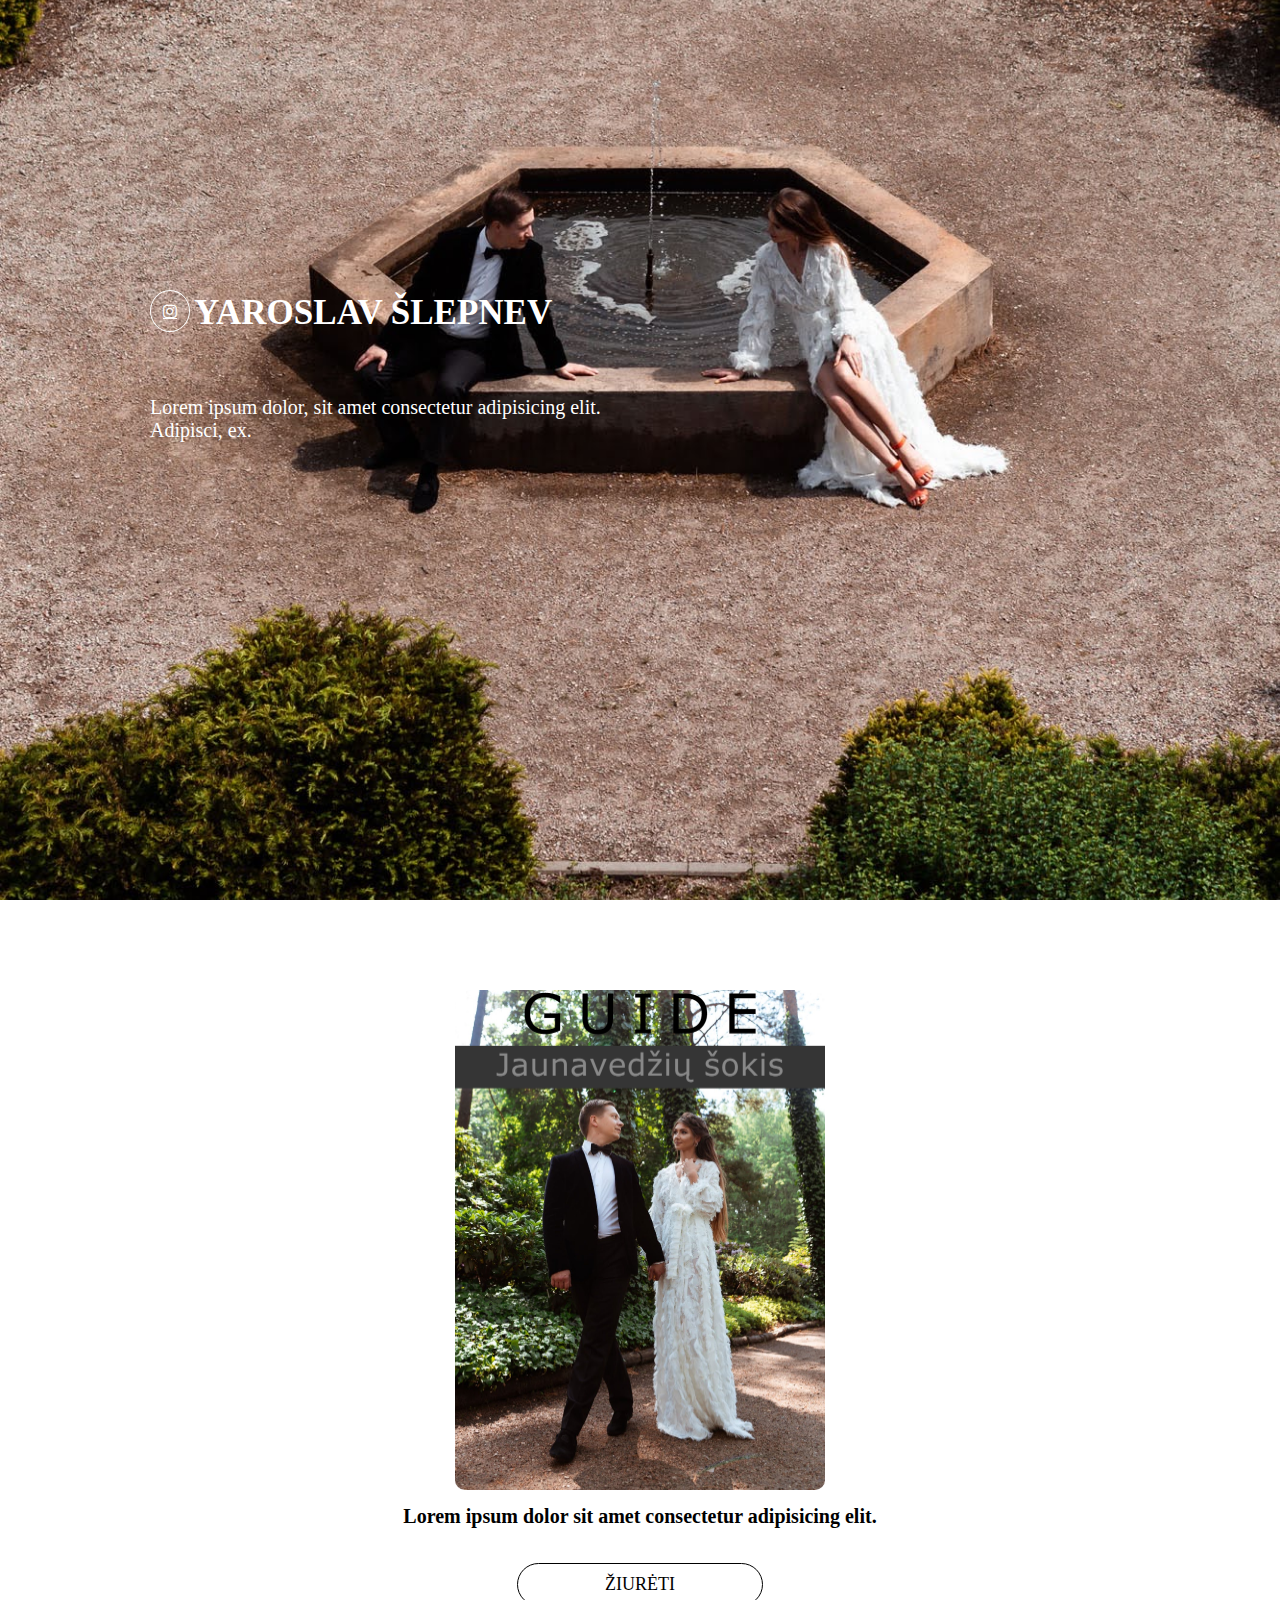
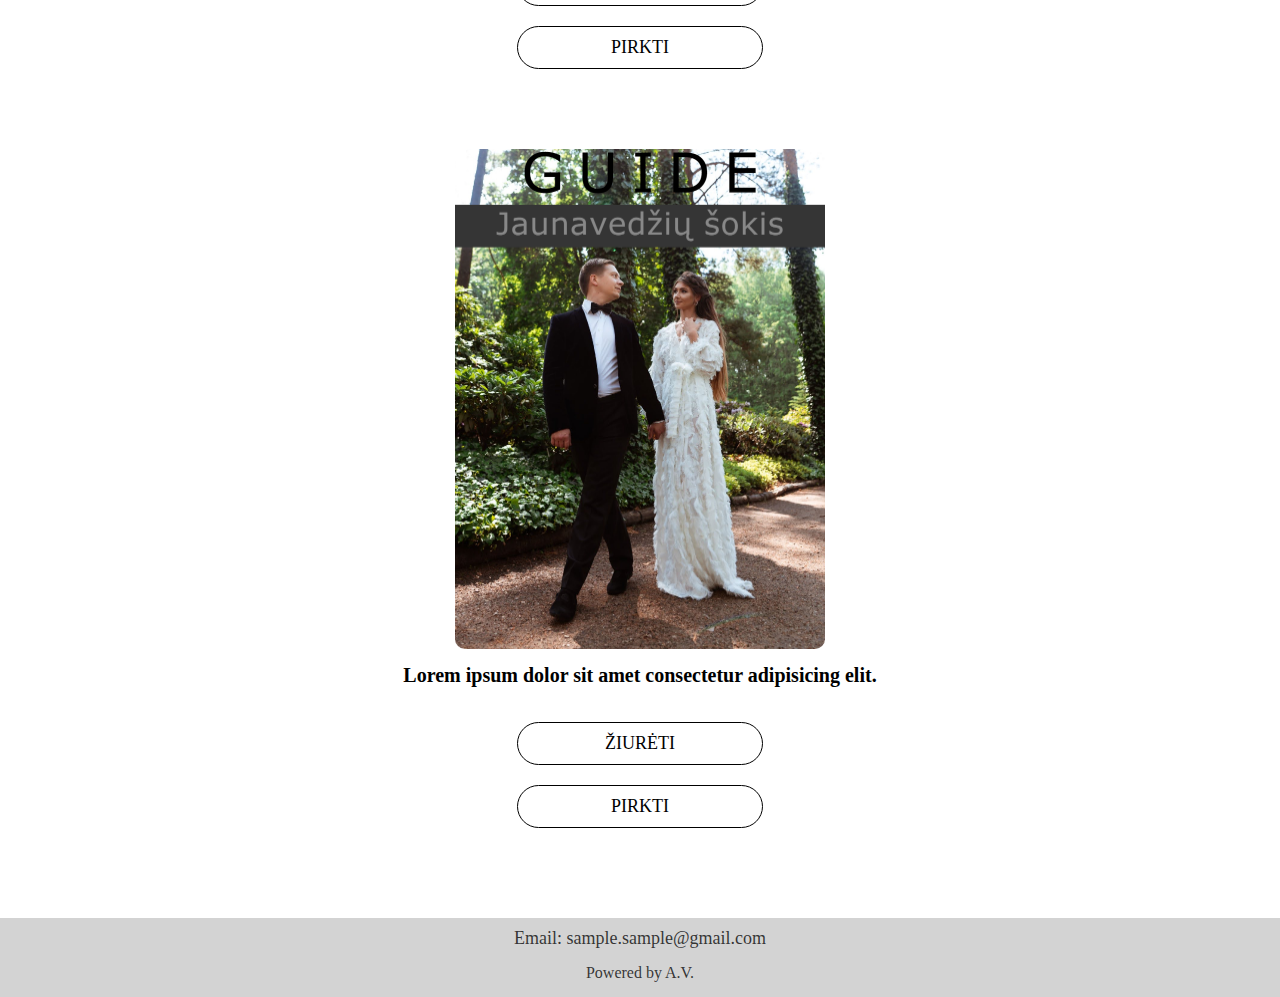
==== pages/guide.html @ 7786322a "guide page" ====
<!DOCTYPE html>
<html lang="lt">

<head>
    <meta charset="UTF-8">
    <meta http-equiv="X-UA-Compatible" content="IE=edge">
    <meta name="viewport" content="width=device-width, initial-scale=1.0">
    <link rel="stylesheet" href="/css/main.css">
    <title>Pamokos</title>
</head>

<body>
    <section class="hero__guide">
        <div class="guide__container">
            <a target="_blank" href="#" class="social fa fa-instagram" aria-hidden="true"></a>
            <h1>
                YAROSLAV ŠLEPNEV
            </h1>
            <h3>
                Lorem ipsum dolor, sit amet consectetur adipisicing elit.<br> Adipisci, ex.
            </h3>
        </div>
    </section>

    <section class="guide__data">
        <!-- First guide -->
        <div class="guide__data__container">
            <div class="guide__data__element">
                <img src="../img/guide/sample1.jpg" alt="">
                <h3>Lorem ipsum dolor sit amet consectetur adipisicing elit.</h3>
                <a href="#">Žiurėti</a>
                <a href="#">Pirkti</a>
            </div>
        </div>
        <!-- Second guide -->
        <div class="guide__data__container">
            <div class="guide__data__element">
                <img src="../img/guide/sample1.jpg" alt="">
                <h3>Lorem ipsum dolor sit amet consectetur adipisicing elit.</h3>
                <a href="#">Žiurėti</a>
                <a href="#">Pirkti</a>
            </div>
        </div>
    </section>

    <footer>
        <div>
            <a href="mailto:">Email: sample.sample@gmail.com</a>
            <p>Powered by A.V.</p>
        </div>
    </footer>

</body>

</html>
---- css/main.css ----
@import './components/font-awesome.min.css';
@import './components/reset.css';
@import './components/hero.css';
@import './components/jaunav.css';
@import './components/guide.css';
@import './components/footer.css';
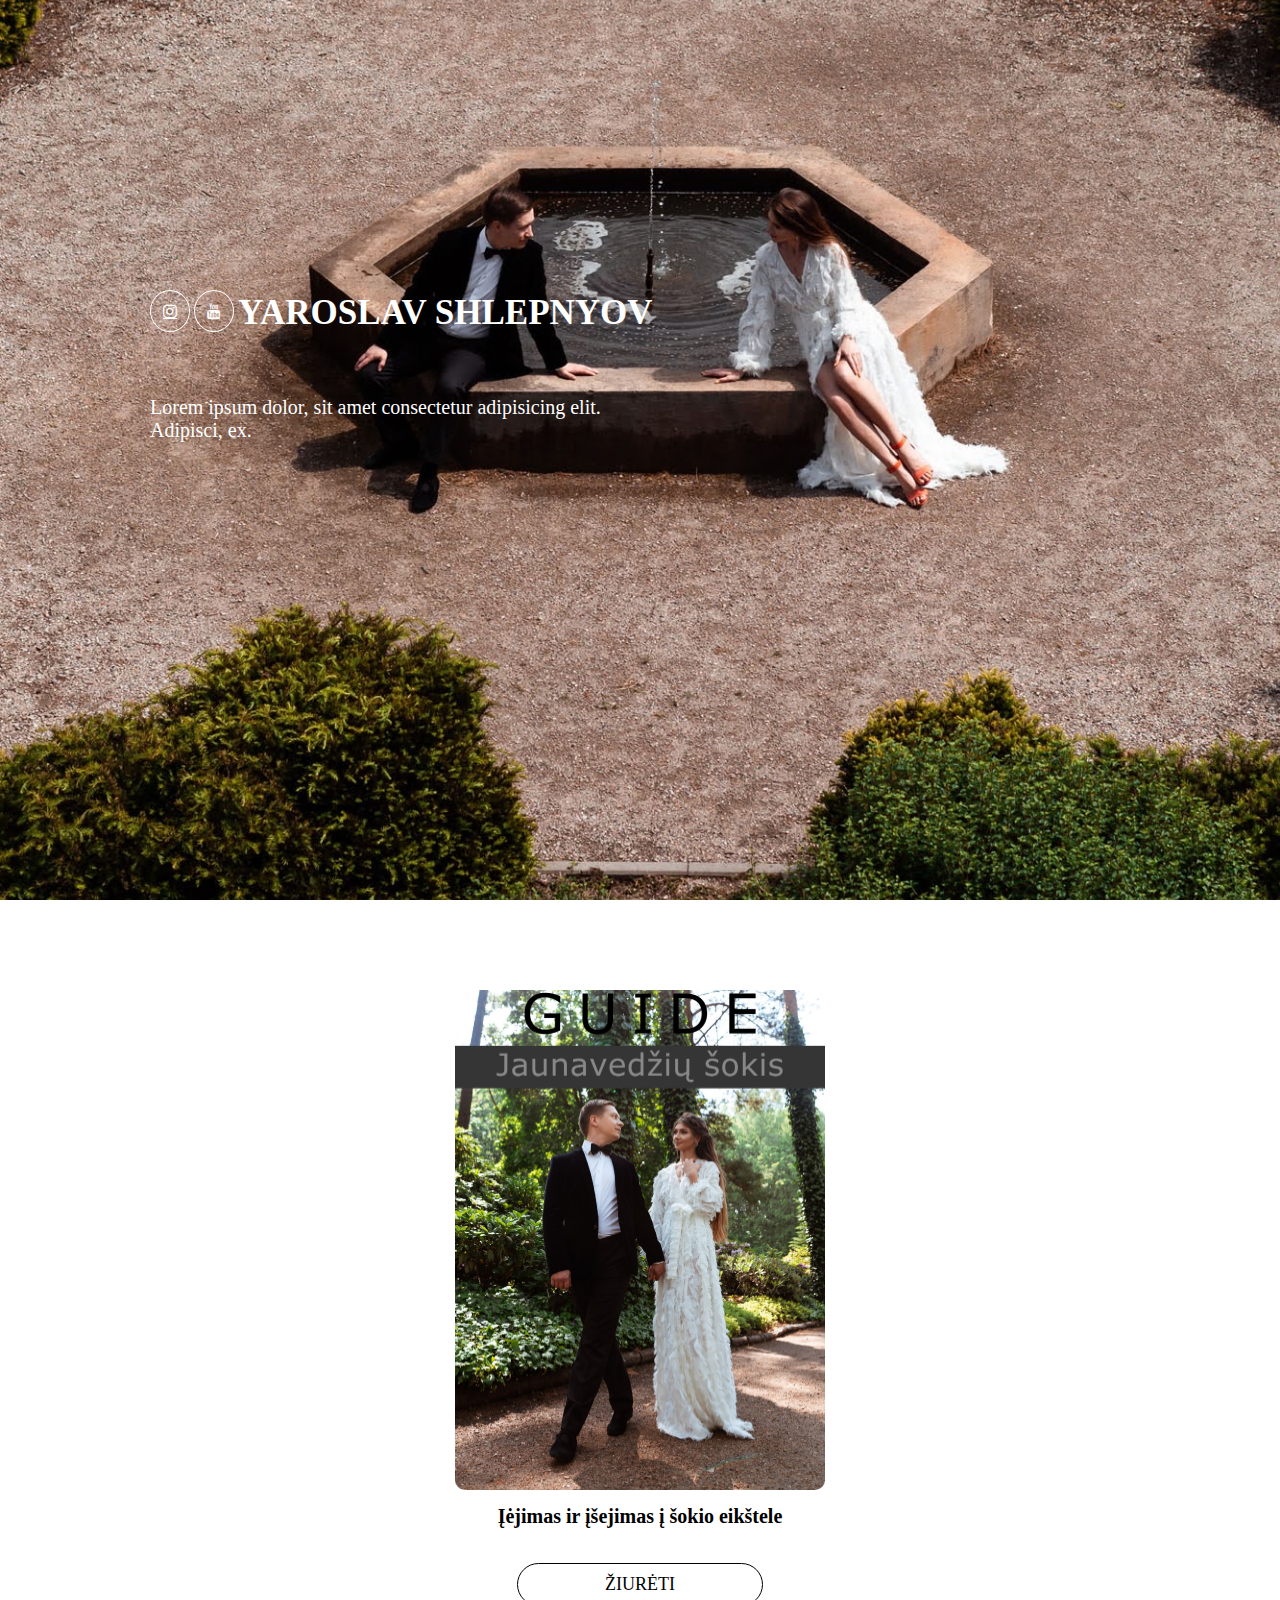
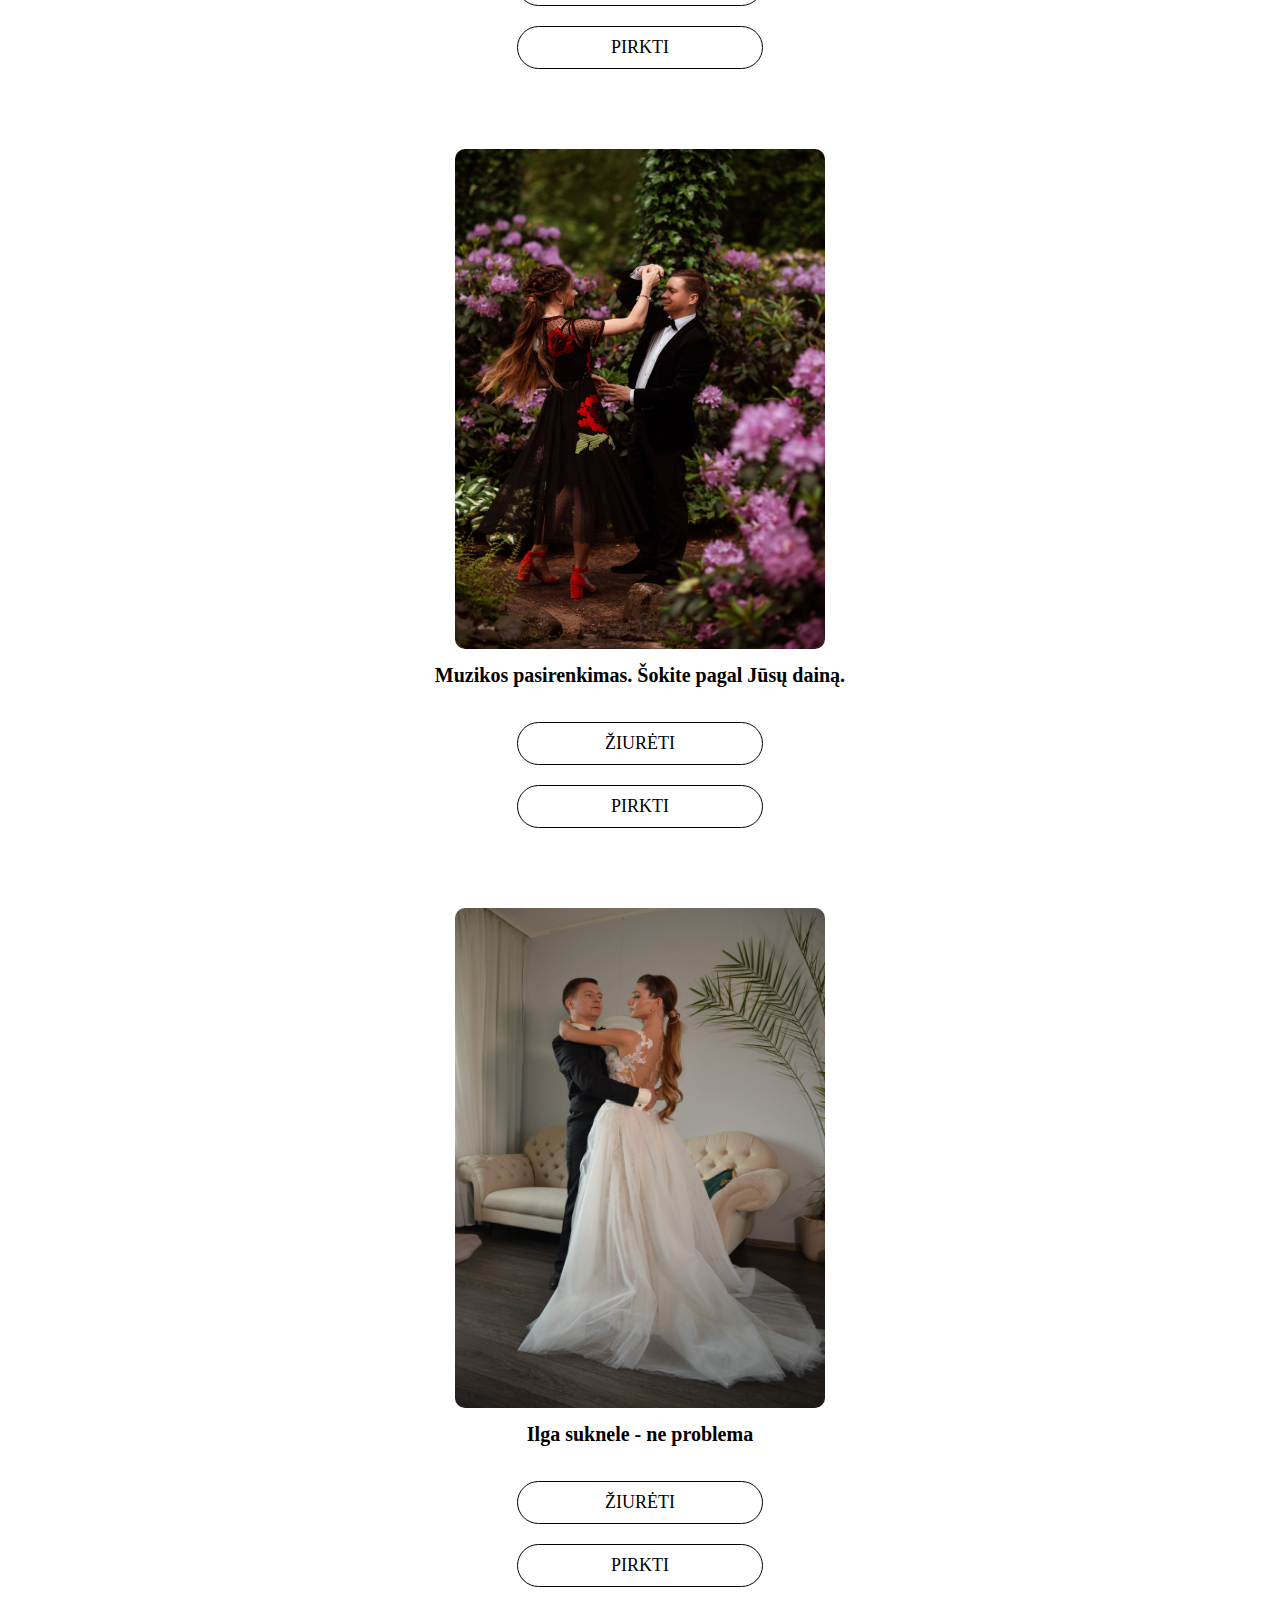
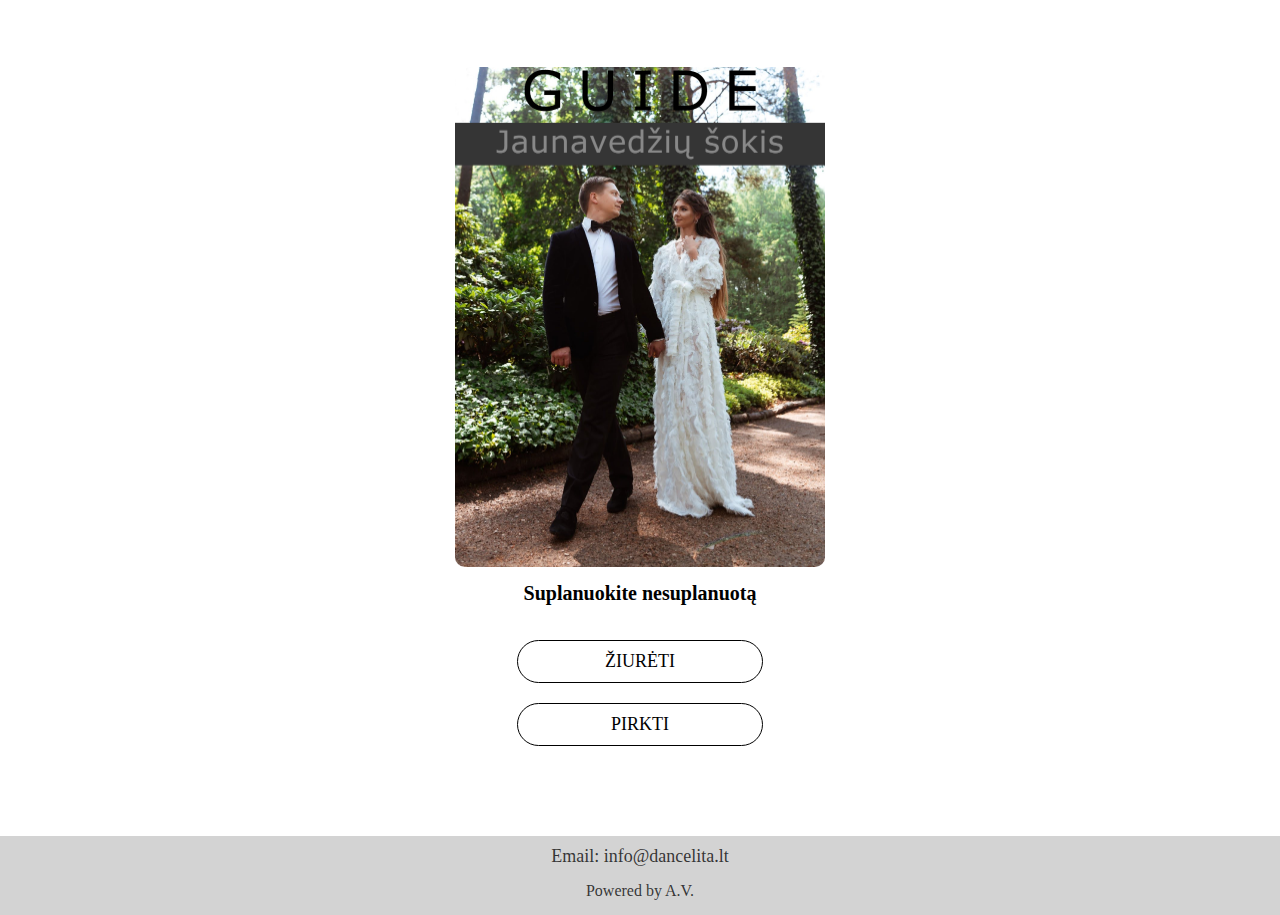
==== commit 69e02666: "guide page + footer on all pages" ====
--- a/pages/guide.html
+++ b/pages/guide.html
@@ -5,16 +5,19 @@
     <meta charset="UTF-8">
     <meta http-equiv="X-UA-Compatible" content="IE=edge">
     <meta name="viewport" content="width=device-width, initial-scale=1.0">
-    <link rel="stylesheet" href="/css/main.css">
+    <link rel="stylesheet" href="../css/main.css">
     <title>Pamokos</title>
 </head>
 
 <body>
     <section class="hero__guide">
         <div class="guide__container">
-            <a target="_blank" href="#" class="social fa fa-instagram" aria-hidden="true"></a>
+            <a target="_blank" href="https://www.instagram.com/dancelitaofficial/" class="social fa fa-instagram"
+                aria-hidden="true"></a>
+            <a target="_blank" href="https://www.youtube.com/channel/UC4J_xpAQg7Kz7WYWtB-Dnrg"
+                class="social fa fa-youtube" aria-hidden="true"></a>
             <h1>
-                YAROSLAV ŠLEPNEV
+                YAROSLAV SHLEPNYOV
             </h1>
             <h3>
                 Lorem ipsum dolor, sit amet consectetur adipisicing elit.<br> Adipisci, ex.
@@ -27,16 +30,34 @@
         <div class="guide__data__container">
             <div class="guide__data__element">
                 <img src="../img/guide/sample1.jpg" alt="">
-                <h3>Lorem ipsum dolor sit amet consectetur adipisicing elit.</h3>
+                <h3>Įėjimas ir įšejimas į šokio eikštele</h3>
                 <a href="#">Žiurėti</a>
                 <a href="#">Pirkti</a>
             </div>
         </div>
-        <!-- Second guide -->
+        <!-- 2 guide -->
+        <div class="guide__data__container">
+            <div class="guide__data__element">
+                <img src="../img/guide/sample2.jpeg" alt="">
+                <h3>Muzikos pasirenkimas. Šokite pagal Jūsų dainą.</h3>
+                <a href="#">Žiurėti</a>
+                <a href="#">Pirkti</a>
+            </div>
+        </div>
+        <!-- 3 guide -->
+        <div class="guide__data__container">
+            <div class="guide__data__element">
+                <img src="../img/guide/sample3.jpg" alt="">
+                <h3>Ilga suknele - ne problema</h3>
+                <a href="#">Žiurėti</a>
+                <a href="#">Pirkti</a>
+            </div>
+        </div>
+        <!-- 4 guide -->
         <div class="guide__data__container">
             <div class="guide__data__element">
                 <img src="../img/guide/sample1.jpg" alt="">
-                <h3>Lorem ipsum dolor sit amet consectetur adipisicing elit.</h3>
+                <h3>Suplanuokite nesuplanuotą</h3>
                 <a href="#">Žiurėti</a>
                 <a href="#">Pirkti</a>
             </div>
@@ -45,7 +66,7 @@
 
     <footer>
         <div>
-            <a href="mailto:">Email: sample.sample@gmail.com</a>
+            <a href="mailto:">Email: info@dancelita.lt</a>
             <p>Powered by A.V.</p>
         </div>
     </footer>
--- a/css/main.css
+++ b/css/main.css
@@ -3,4 +3,17 @@
 @import './components/hero.css';
 @import './components/jaunav.css';
 @import './components/guide.css';
-@import './components/footer.css';+@import './components/footer.css';
+
+/* general media query */
+@media only screen and (min-device-width: 1450px) {
+    body > section {
+        max-width: 1400px;
+        margin: auto;
+    }
+    
+    body > footer {
+        max-width: 1400px;
+        margin: auto;
+    }
+}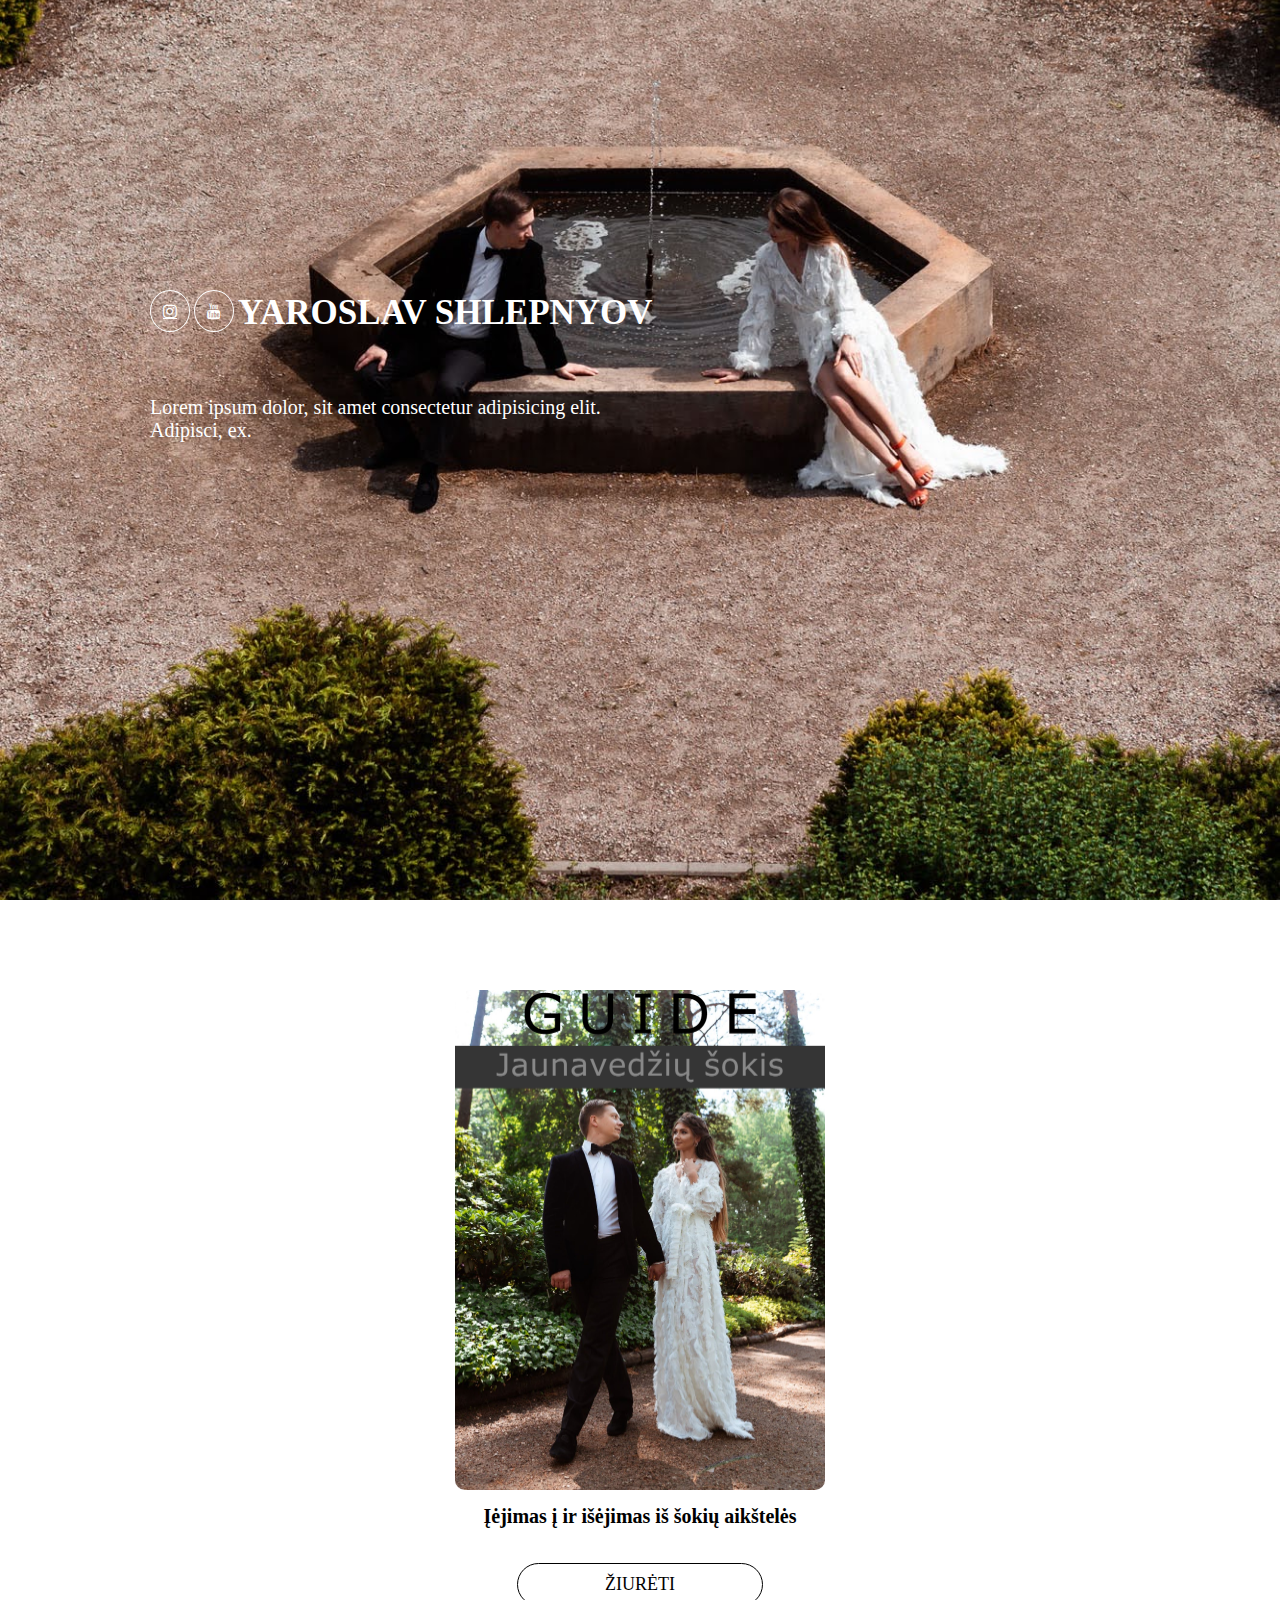
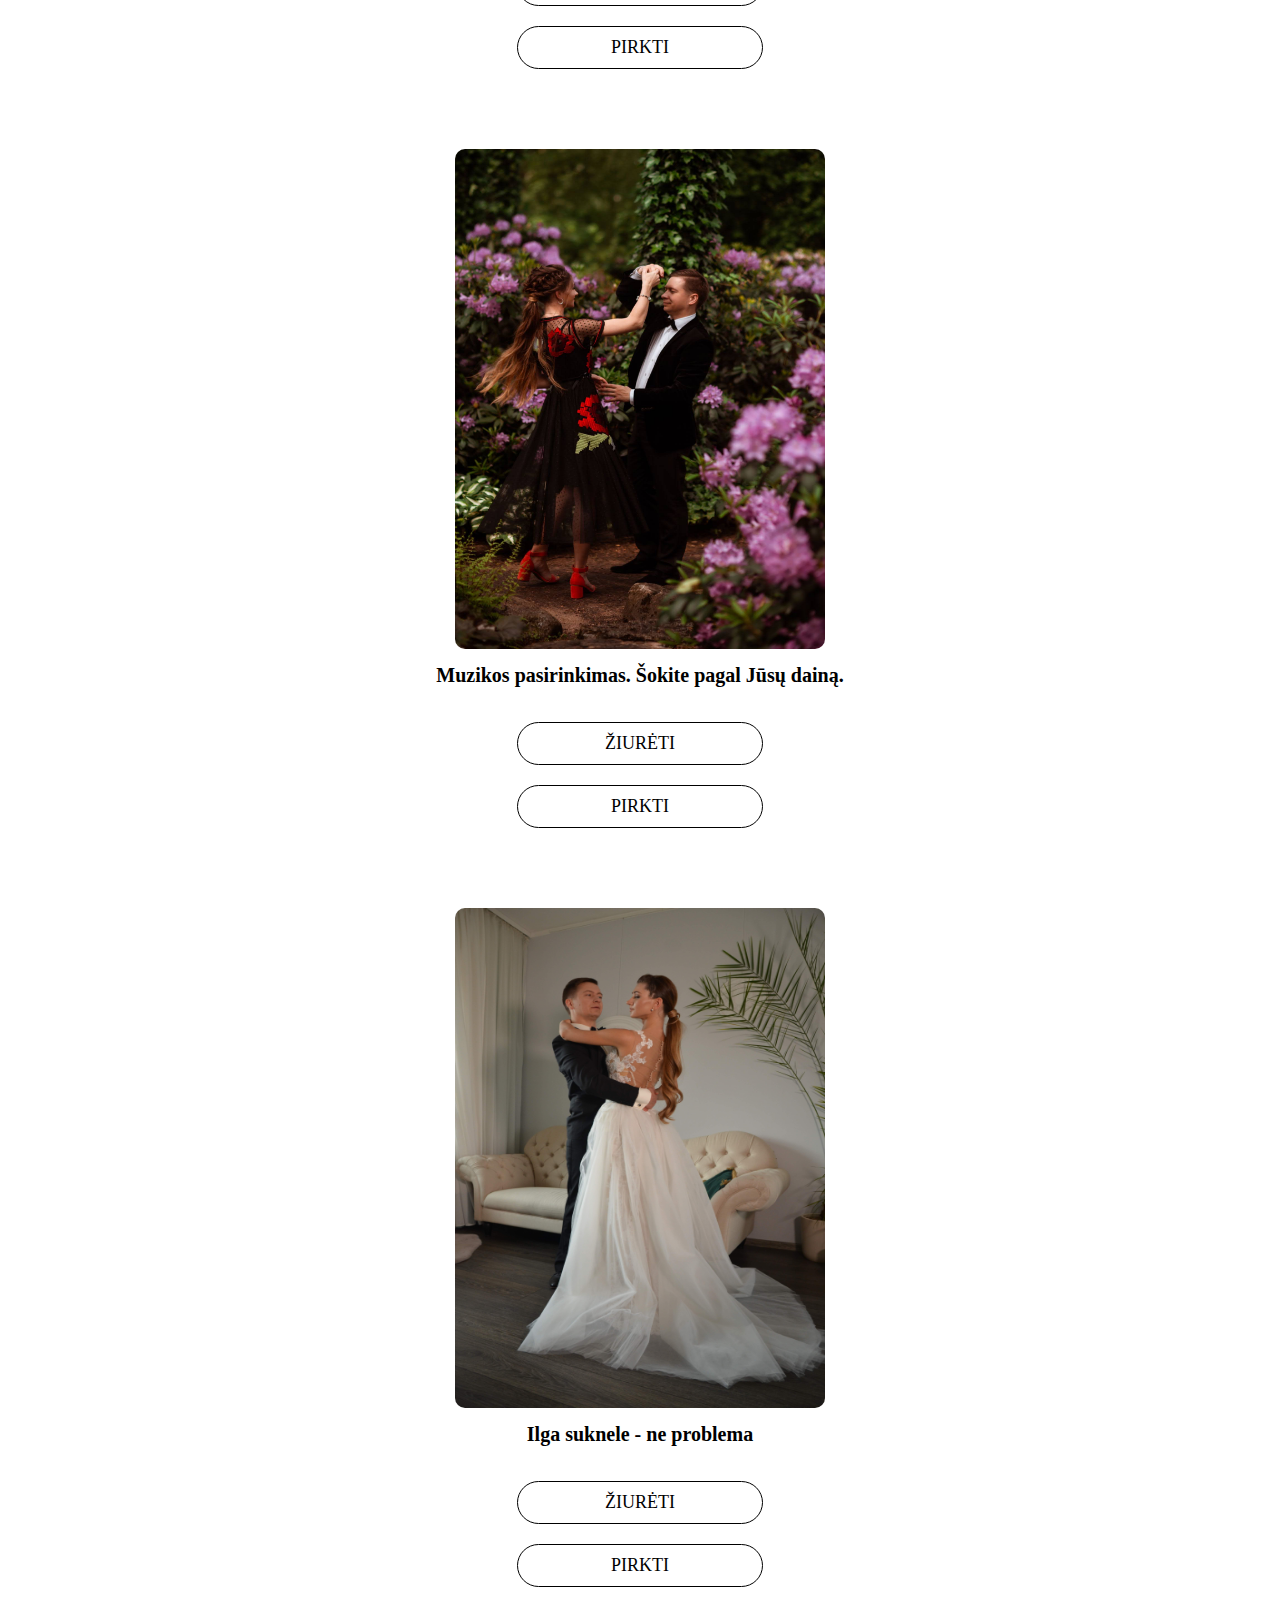
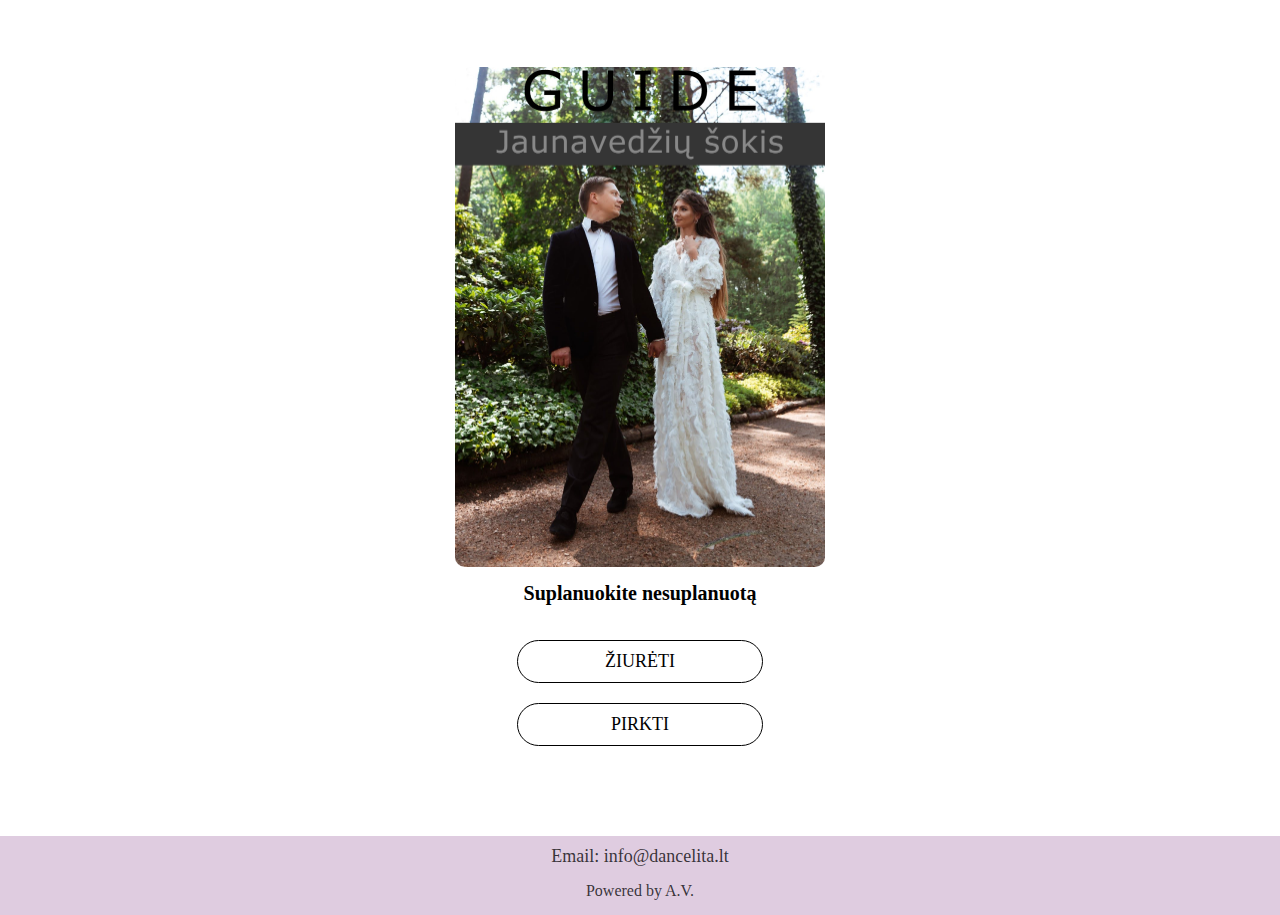
==== commit 0d7a8b62: "updated information" ====
--- a/pages/guide.html
+++ b/pages/guide.html
@@ -30,7 +30,7 @@
         <div class="guide__data__container">
             <div class="guide__data__element">
                 <img src="../img/guide/sample1.jpg" alt="">
-                <h3>Įėjimas ir įšejimas į šokio eikštele</h3>
+                <h3>Įėjimas į ir išėjimas iš šokių aikštelės</h3>
                 <a href="#">Žiurėti</a>
                 <a href="#">Pirkti</a>
             </div>
@@ -39,7 +39,7 @@
         <div class="guide__data__container">
             <div class="guide__data__element">
                 <img src="../img/guide/sample2.jpeg" alt="">
-                <h3>Muzikos pasirenkimas. Šokite pagal Jūsų dainą.</h3>
+                <h3>Muzikos pasirinkimas. Šokite pagal Jūsų dainą.</h3>
                 <a href="#">Žiurėti</a>
                 <a href="#">Pirkti</a>
             </div>
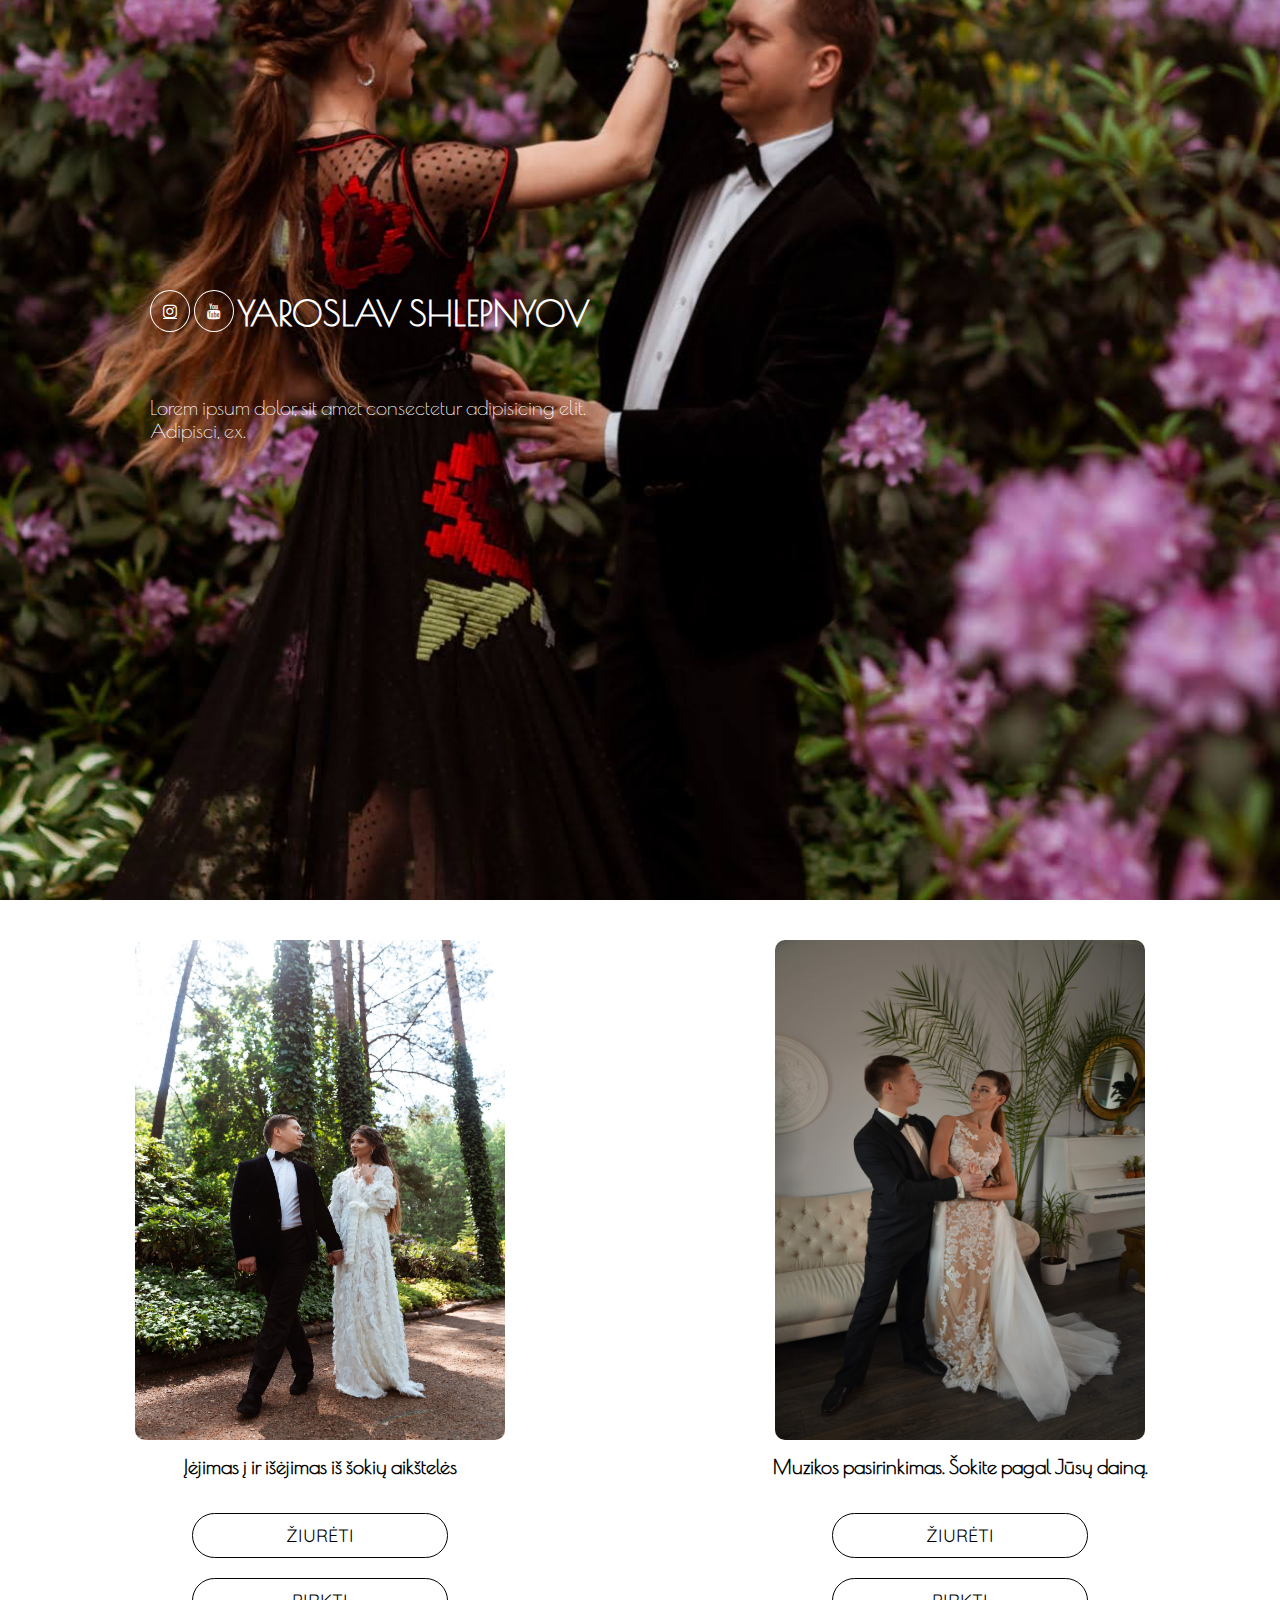
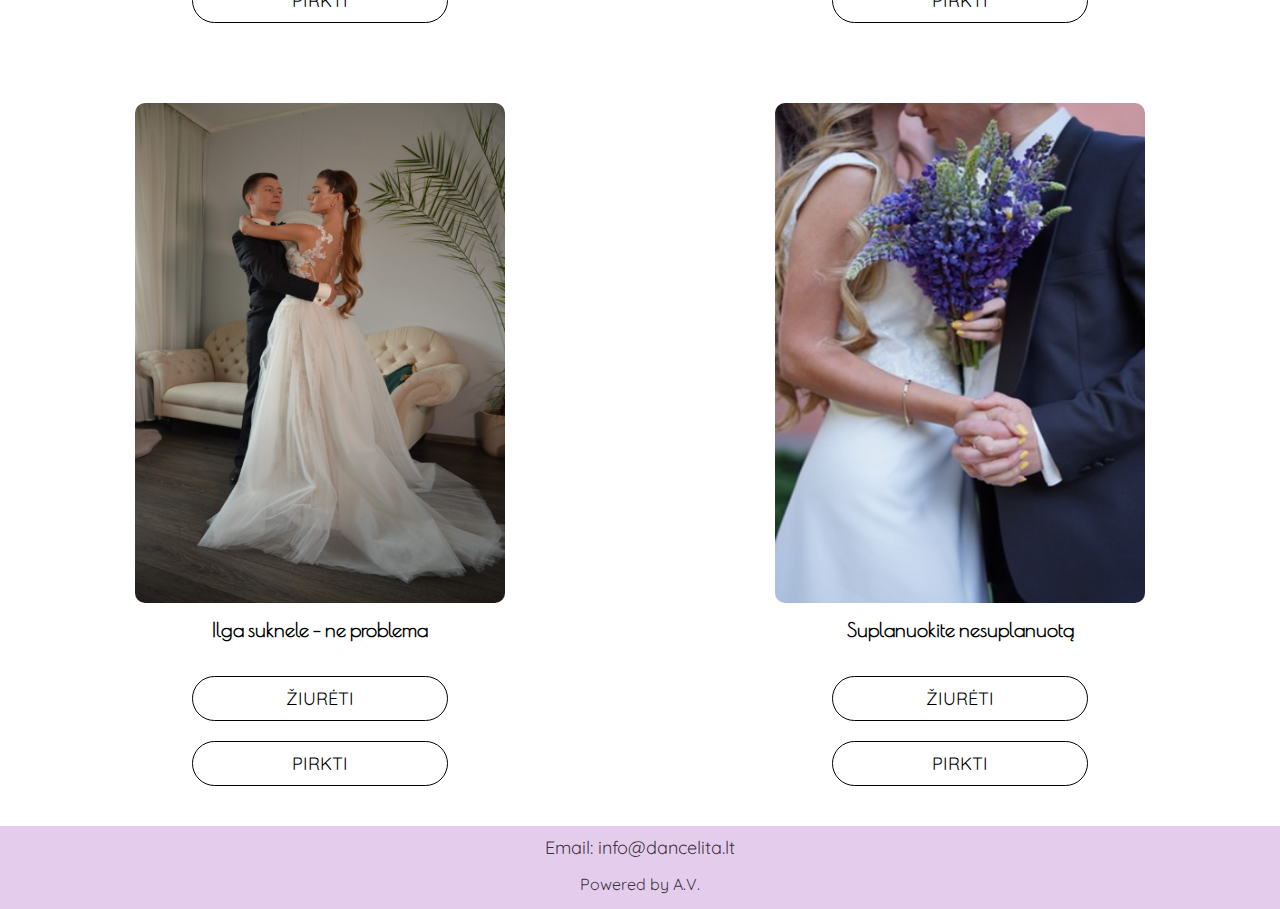
==== commit 0645d709: "images and minor css fix" ====
--- a/pages/guide.html
+++ b/pages/guide.html
@@ -29,7 +29,7 @@
         <!-- First guide -->
         <div class="guide__data__container">
             <div class="guide__data__element">
-                <img src="../img/guide/sample1.jpg" alt="">
+                <img src="../img/guide/sample5.jpeg" alt="">
                 <h3>Įėjimas į ir išėjimas iš šokių aikštelės</h3>
                 <a href="#">Žiurėti</a>
                 <a href="#">Pirkti</a>
@@ -38,7 +38,7 @@
         <!-- 2 guide -->
         <div class="guide__data__container">
             <div class="guide__data__element">
-                <img src="../img/guide/sample2.jpeg" alt="">
+                <img src="../img/guide/sample7.jpg" alt="">
                 <h3>Muzikos pasirinkimas. Šokite pagal Jūsų dainą.</h3>
                 <a href="#">Žiurėti</a>
                 <a href="#">Pirkti</a>
@@ -56,7 +56,7 @@
         <!-- 4 guide -->
         <div class="guide__data__container">
             <div class="guide__data__element">
-                <img src="../img/guide/sample1.jpg" alt="">
+                <img src="../img/guide/sample8.jpg" alt="">
                 <h3>Suplanuokite nesuplanuotą</h3>
                 <a href="#">Žiurėti</a>
                 <a href="#">Pirkti</a>
--- a/css/main.css
+++ b/css/main.css
@@ -1,8 +1,12 @@
+@import url('https://fonts.googleapis.com/css2?family=Poiret+One&display=swap');
+@import url('https://fonts.googleapis.com/css2?family=Petit+Formal+Script&display=swap');
+@import url('https://fonts.googleapis.com/css2?family=Quicksand:wght@300;400;500;600;700&display=swap');
 @import './components/font-awesome.min.css';
 @import './components/reset.css';
 @import './components/hero.css';
 @import './components/jaunav.css';
 @import './components/guide.css';
+@import './components/program.css';
 @import './components/footer.css';
 
 /* general media query */
@@ -16,4 +20,21 @@
         max-width: 1400px;
         margin: auto;
     }
+}
+
+h1, 
+h3,
+h2 {
+    font-family: 'Poiret One', cursive;
+}
+
+p.statment_front {
+    font-family: 'Petit Formal Script', cursive;
+}
+
+p,
+li,
+a,
+h4 {
+    font-family: 'Quicksand', sans-serif;
 }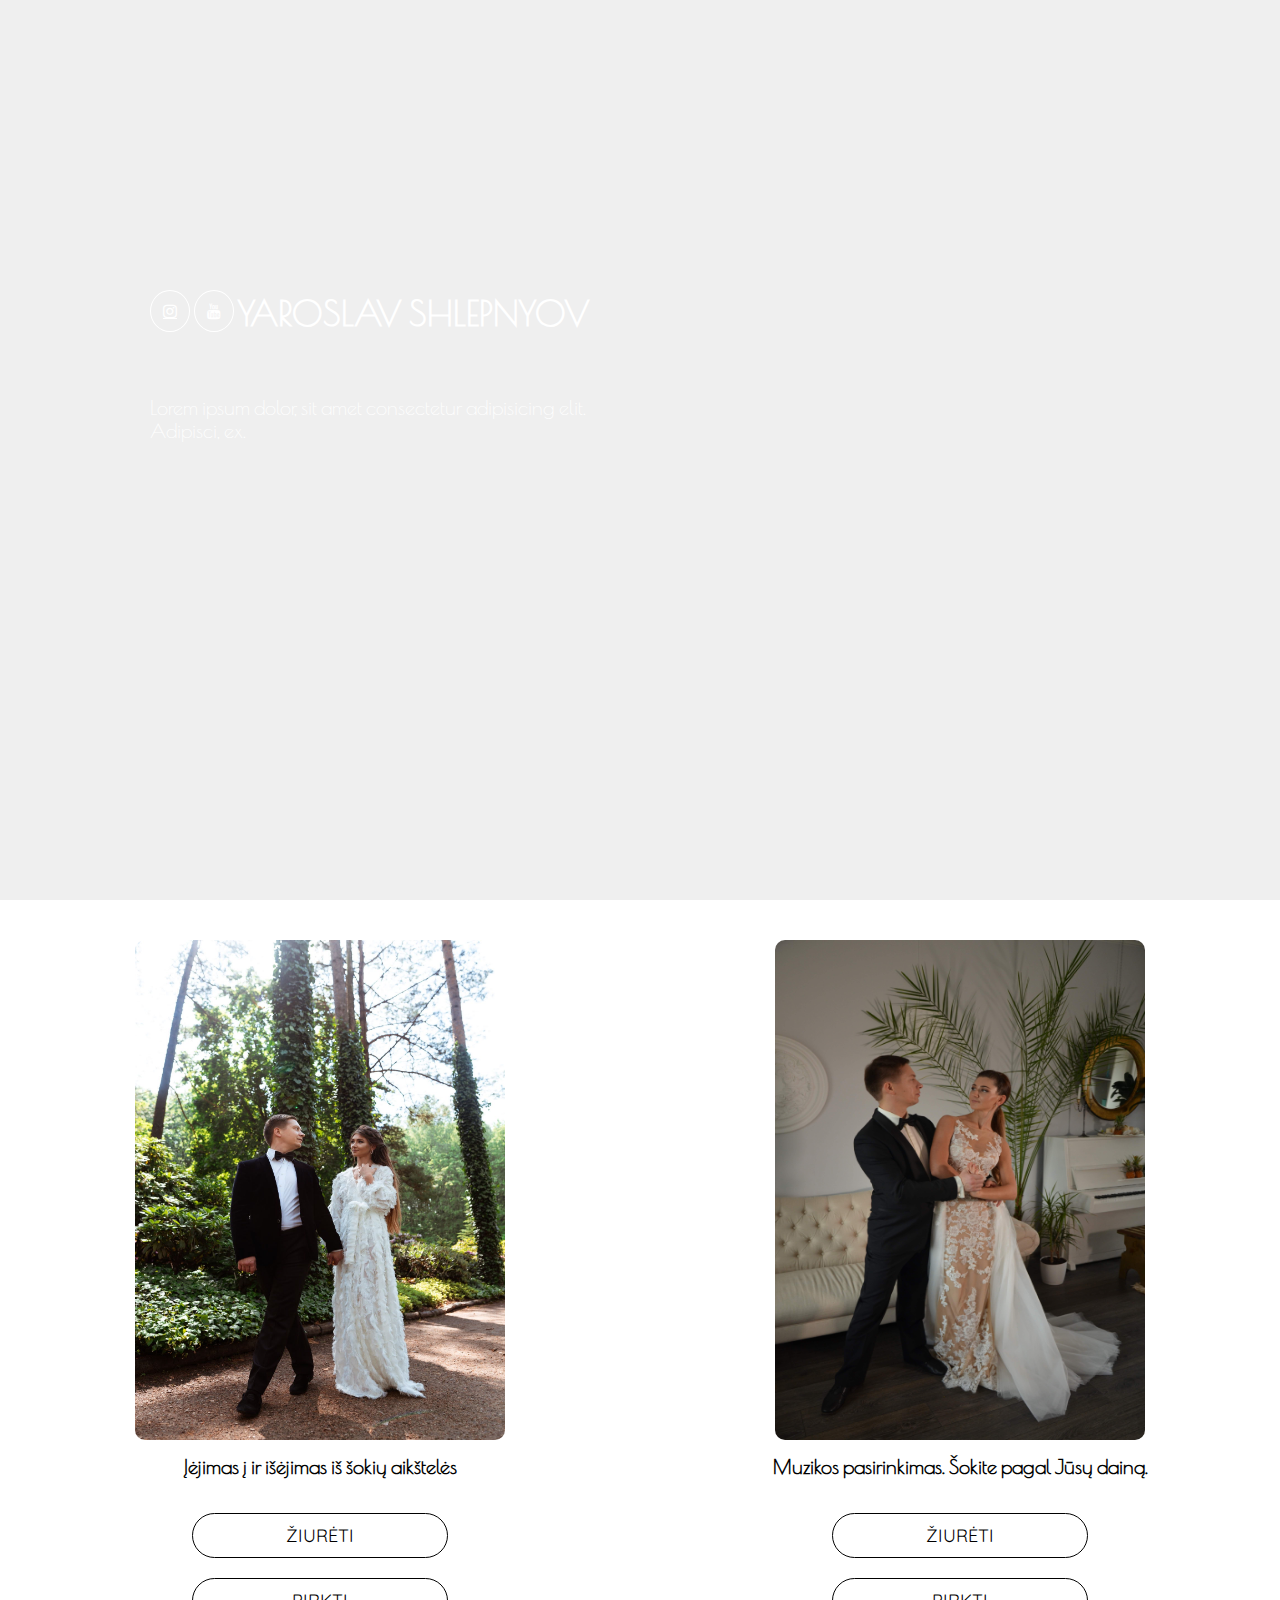
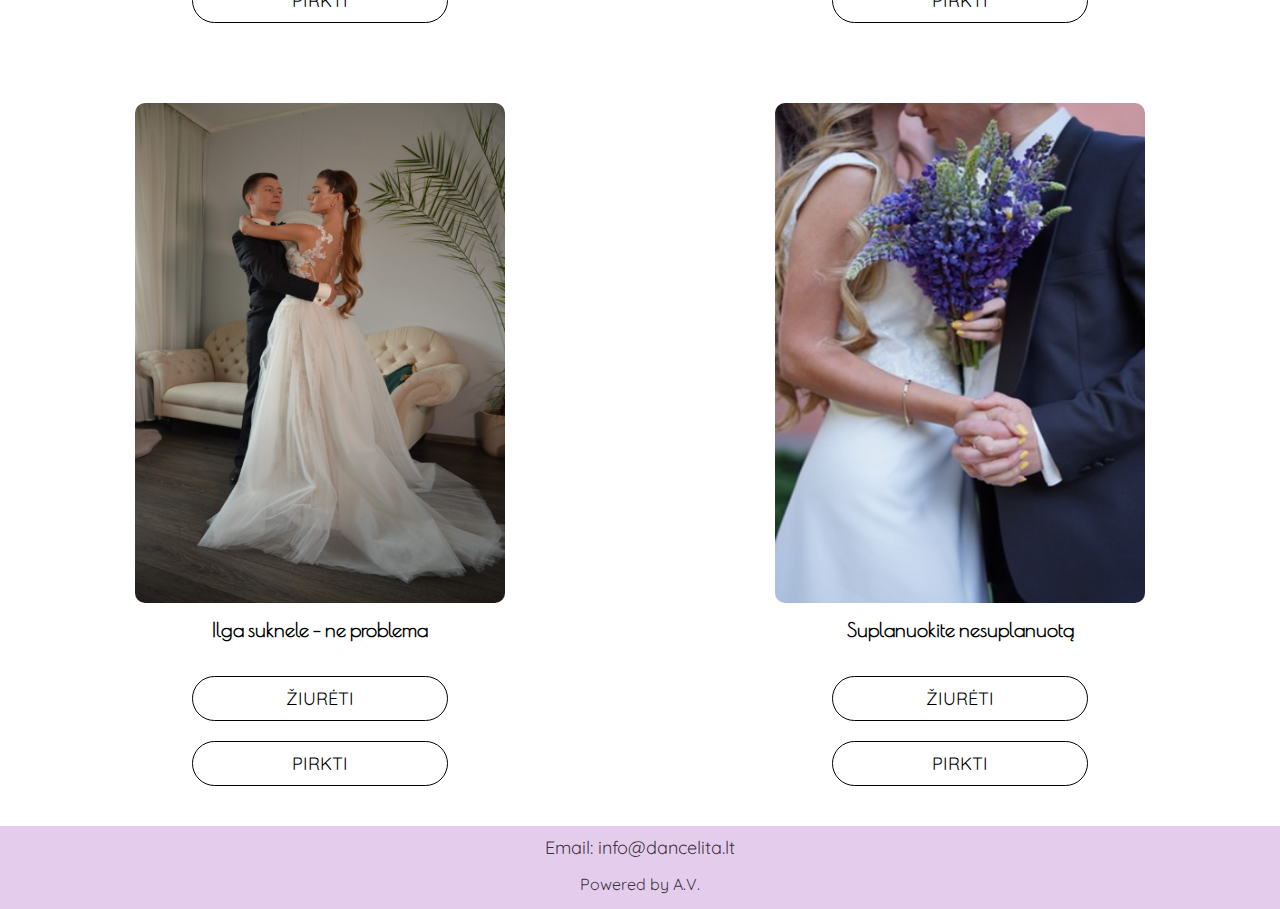
==== commit 3c92ddbd: "deleted nt needed files, edited footer" ====
--- a/pages/guide.html
+++ b/pages/guide.html
@@ -67,7 +67,7 @@
     <footer>
         <div>
             <a href="mailto:">Email: info@dancelita.lt</a>
-            <p>Powered by A.V.</p>
+            <a href="https://www.linkedin.com/in/ana-visnevskaja/">Powered by A.V.</a>
         </div>
     </footer>
 
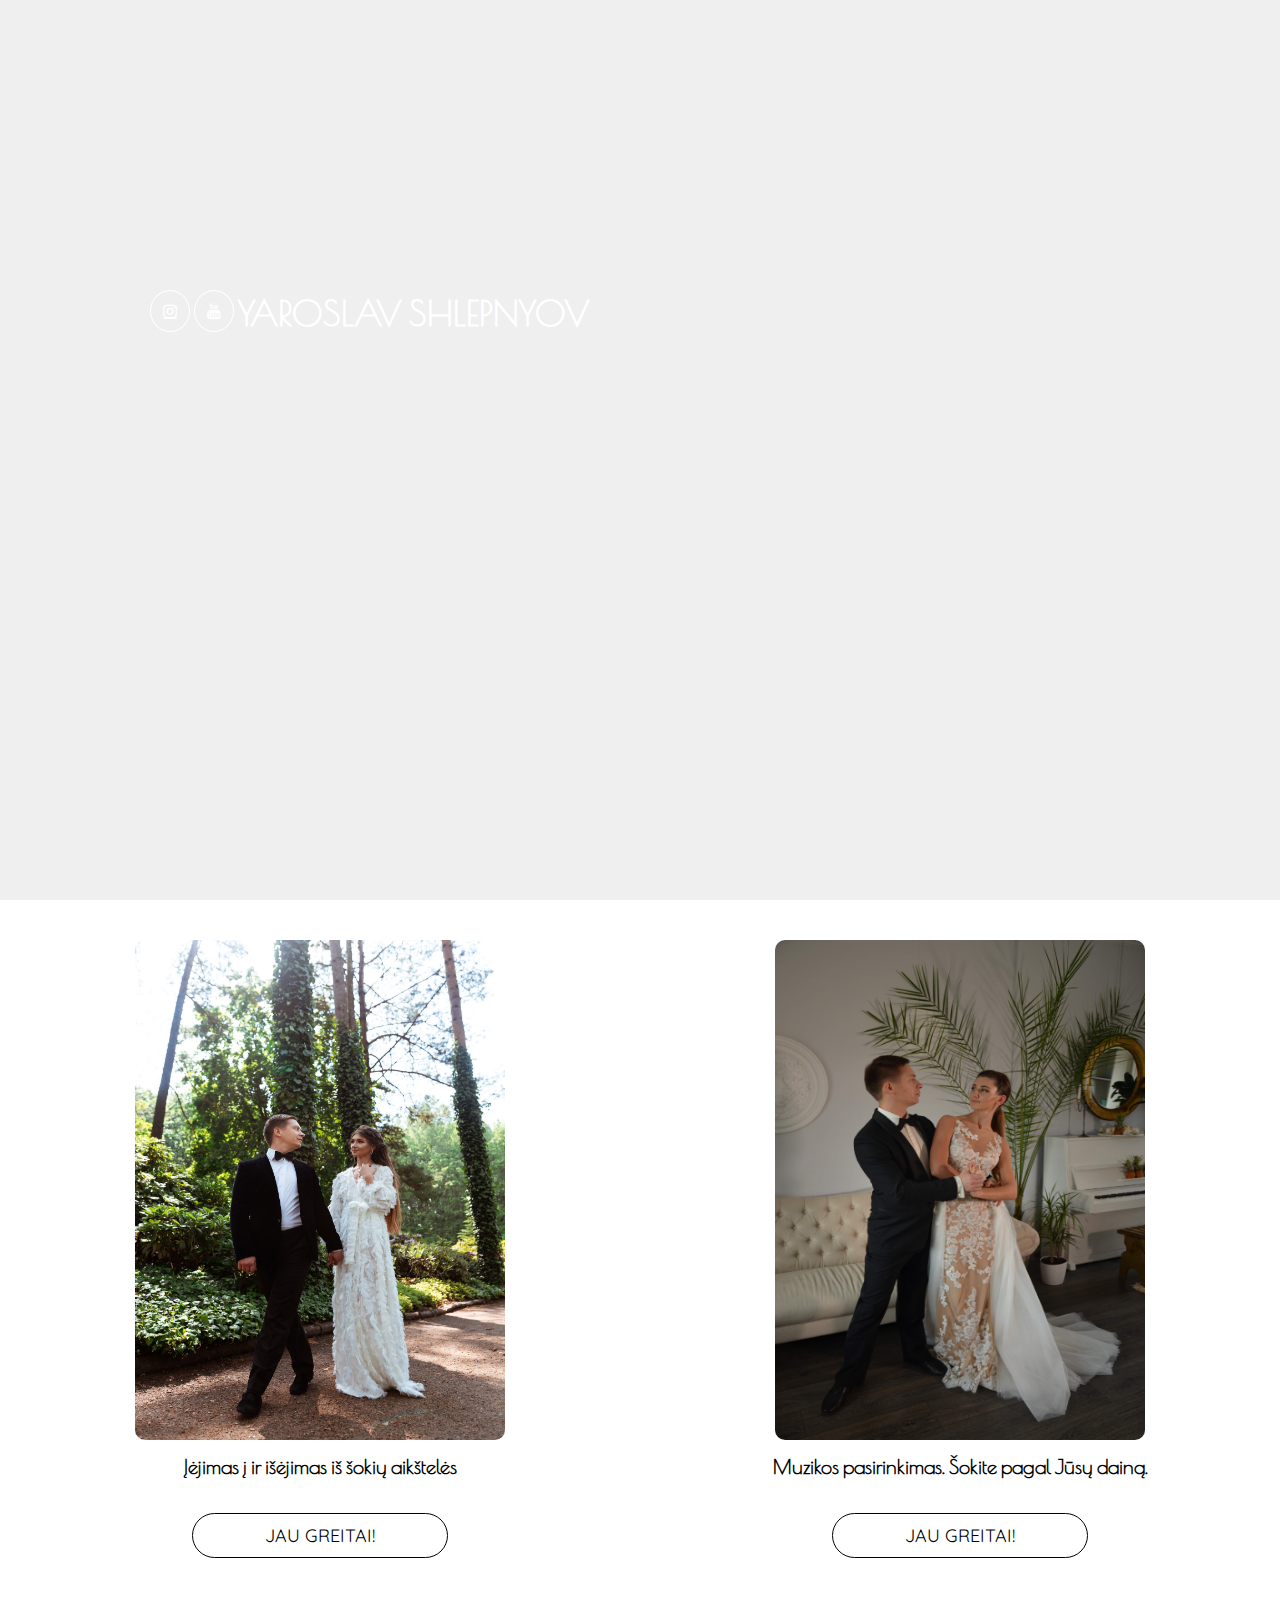
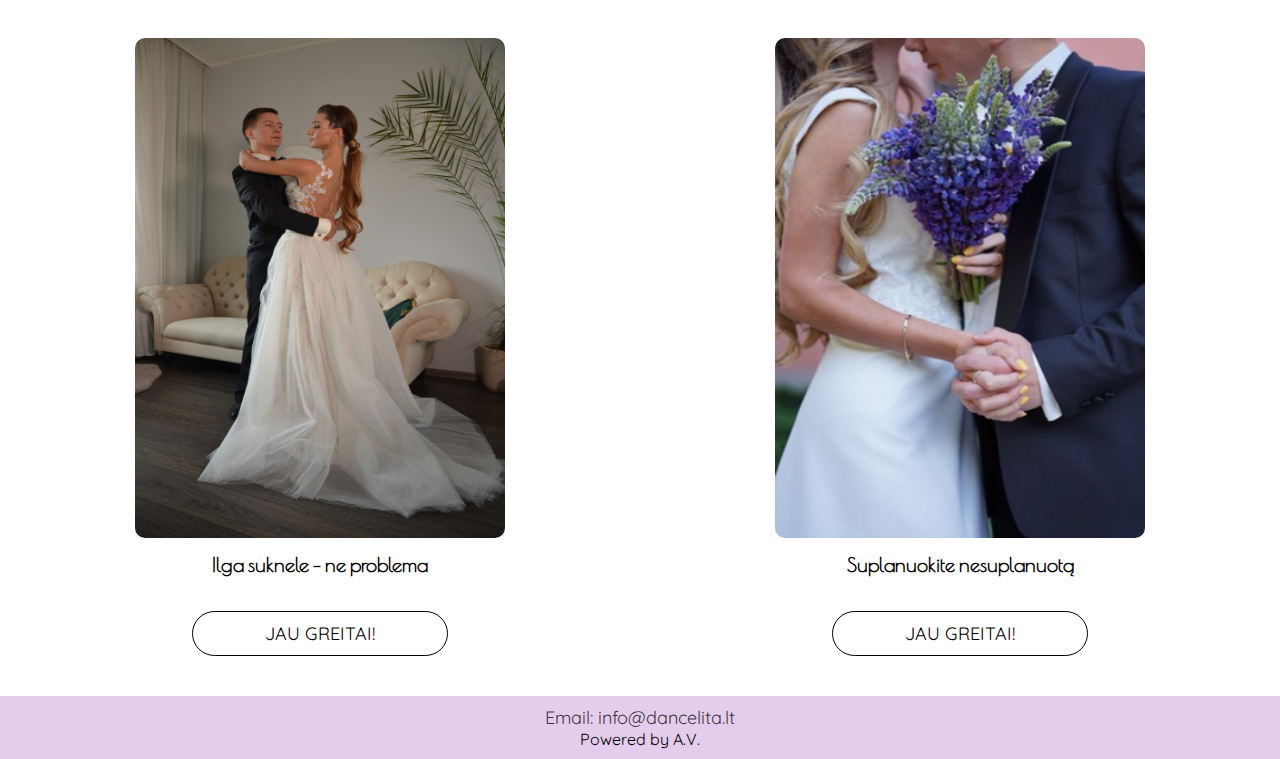
==== commit cb4c8f02: "Information bug fix" ====
--- a/pages/guide.html
+++ b/pages/guide.html
@@ -19,9 +19,9 @@
             <h1>
                 YAROSLAV SHLEPNYOV
             </h1>
-            <h3>
+            <!-- <h3>
                 Lorem ipsum dolor, sit amet consectetur adipisicing elit.<br> Adipisci, ex.
-            </h3>
+            </h3> -->
         </div>
     </section>
 
@@ -31,8 +31,8 @@
             <div class="guide__data__element">
                 <img src="../img/guide/sample5.jpeg" alt="">
                 <h3>Įėjimas į ir išėjimas iš šokių aikštelės</h3>
-                <a href="#">Žiurėti</a>
-                <a href="#">Pirkti</a>
+                <!-- <a href="#">Žiurėti</a> -->
+                <a href="#">Jau greitai!</a>
             </div>
         </div>
         <!-- 2 guide -->
@@ -40,8 +40,8 @@
             <div class="guide__data__element">
                 <img src="../img/guide/sample7.jpg" alt="">
                 <h3>Muzikos pasirinkimas. Šokite pagal Jūsų dainą.</h3>
-                <a href="#">Žiurėti</a>
-                <a href="#">Pirkti</a>
+                <!-- <a href="#">Žiurėti</a> -->
+                <a href="#">Jau greitai!</a>
             </div>
         </div>
         <!-- 3 guide -->
@@ -49,8 +49,8 @@
             <div class="guide__data__element">
                 <img src="../img/guide/sample3.jpg" alt="">
                 <h3>Ilga suknele - ne problema</h3>
-                <a href="#">Žiurėti</a>
-                <a href="#">Pirkti</a>
+                <!-- <a href="#">Žiurėti</a> -->
+                <a href="#">Jau greitai!</a>
             </div>
         </div>
         <!-- 4 guide -->
@@ -58,8 +58,8 @@
             <div class="guide__data__element">
                 <img src="../img/guide/sample8.jpg" alt="">
                 <h3>Suplanuokite nesuplanuotą</h3>
-                <a href="#">Žiurėti</a>
-                <a href="#">Pirkti</a>
+                <!-- <a href="#">Žiurėti</a> -->
+                <a href="#">Jau greitai!</a>
             </div>
         </div>
     </section>
@@ -67,7 +67,7 @@
     <footer>
         <div>
             <a href="mailto:">Email: info@dancelita.lt</a>
-            <a href="https://www.linkedin.com/in/ana-visnevskaja/">Powered by A.V.</a>
+            <p>Powered by A.V.</p>
         </div>
     </footer>
 
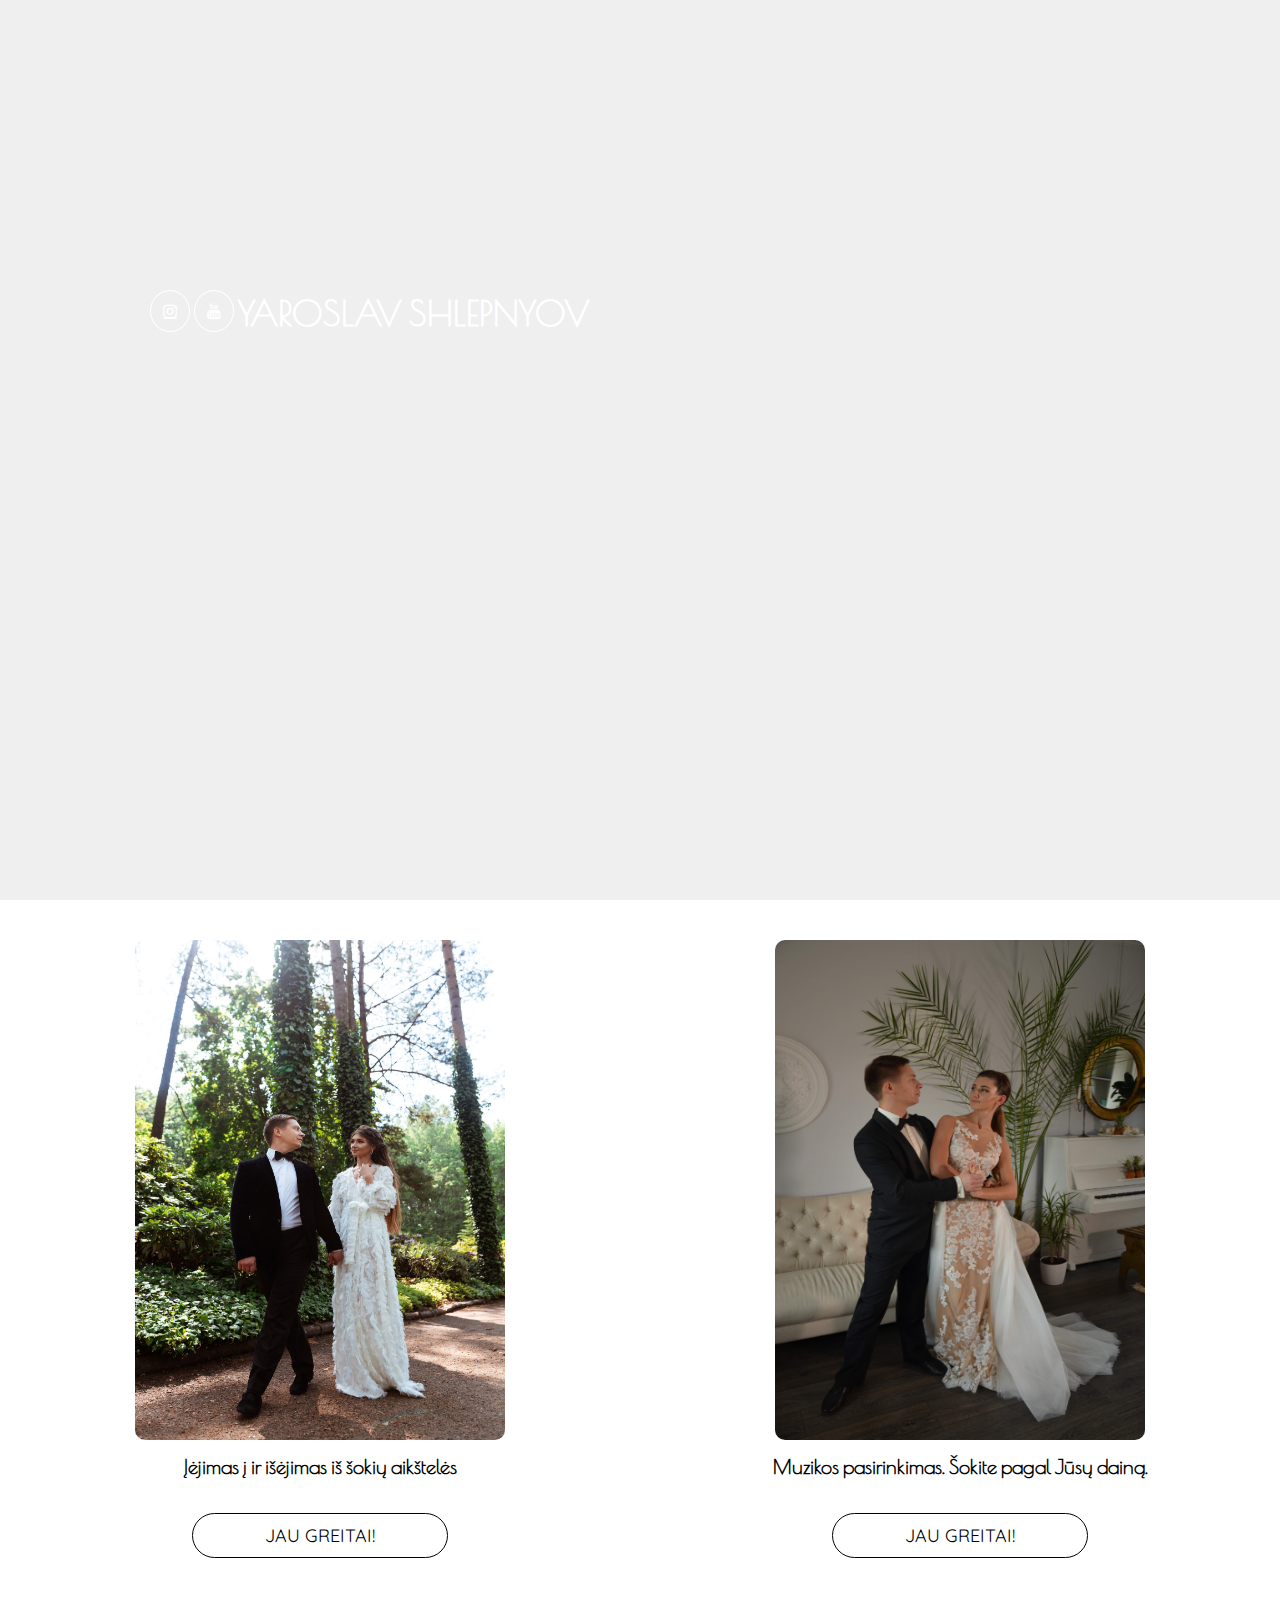
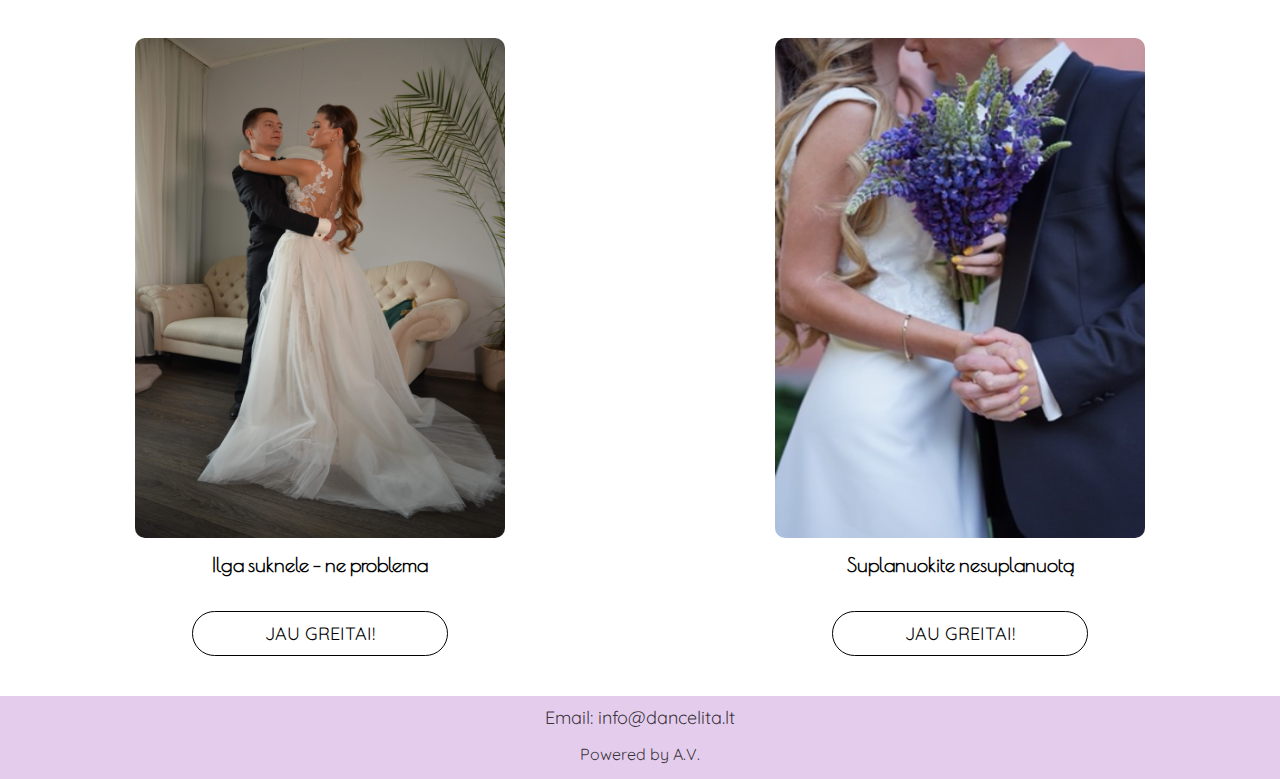
==== commit 4743a5ef: "Merge pull request #53 from anavisnia/info-fix" ====
--- a/pages/guide.html
+++ b/pages/guide.html
@@ -67,7 +67,7 @@
     <footer>
         <div>
             <a href="mailto:">Email: info@dancelita.lt</a>
-            <p>Powered by A.V.</p>
+            <a href="https://www.linkedin.com/in/ana-visnevskaja/">Powered by A.V.</a>
         </div>
     </footer>
 
